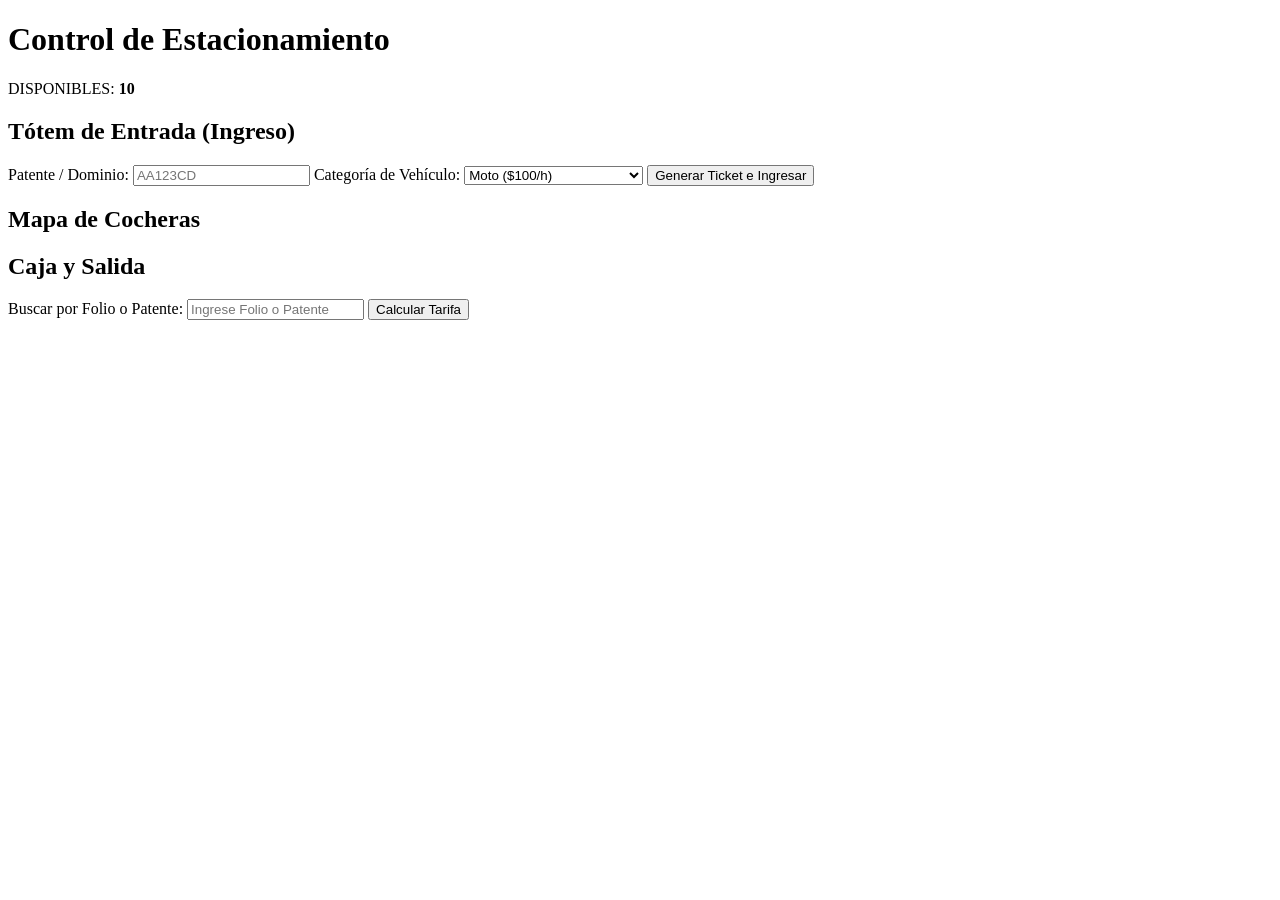
==== index.html @ d943de11 "Create index.html" ====
<!DOCTYPE html>
<html lang="es">
<head>
  <meta charset="UTF-8">
  <meta name="viewport" content="width=device-width, initial-scale=1.0">
  <title>Sistema de Control de Estacionamiento</title>
  <link rel="stylesheet" href="css/styles.css">
</head>
<body>
  <header>
    <h1>Control de Estacionamiento</h1>
    <div id="pantalla-led" class="led-panel">
      <span>DISPONIBLES: <strong id="cupos-libres">10</strong></span>
    </div>
  </header>

  <main class="grid-container">
    <!-- Tótem de Entrada -->
    <section class="card">
      <h2>Tótem de Entrada (Ingreso)</h2>
      <form id="form-ingreso">
        <label>Patente / Dominio:</label>
        <input type="text" id="patente" placeholder="AA123CD" required>

        <label>Categoría de Vehículo:</label>
        <select id="categoria">
          <option value="Moto">Moto ($100/h)</option>
          <option value="Auto">Auto ($350/h)</option>
          <option value="Camioneta">Camioneta / SUV ($500/h)</option>
          <option value="Bus">Bus ($600/h)</option>
        </select>

        <button type="submit">Generar Ticket e Ingresar</button>
      </form>
    </section>

    <!-- Mapa de Cocheras -->
    <section class="card">
      <h2>Mapa de Cocheras</h2>
      <div id="mapa-cocheras" class="cocheras-grid"></div>
    </section>

    <!-- Caja / Salida -->
    <section class="card">
      <h2>Caja y Salida</h2>
      <form id="form-salida">
        <label>Buscar por Folio o Patente:</label>
        <input type="text" id="buscar-ticket" placeholder="Ingrese Folio o Patente" required>
        <button type="submit">Calcular Tarifa</button>
      </form>
      <div id="detalle-cobro" class="comprobante"></div>
    </section>
  </main>

  <script src="js/app.js"></script>
</body>
</html>
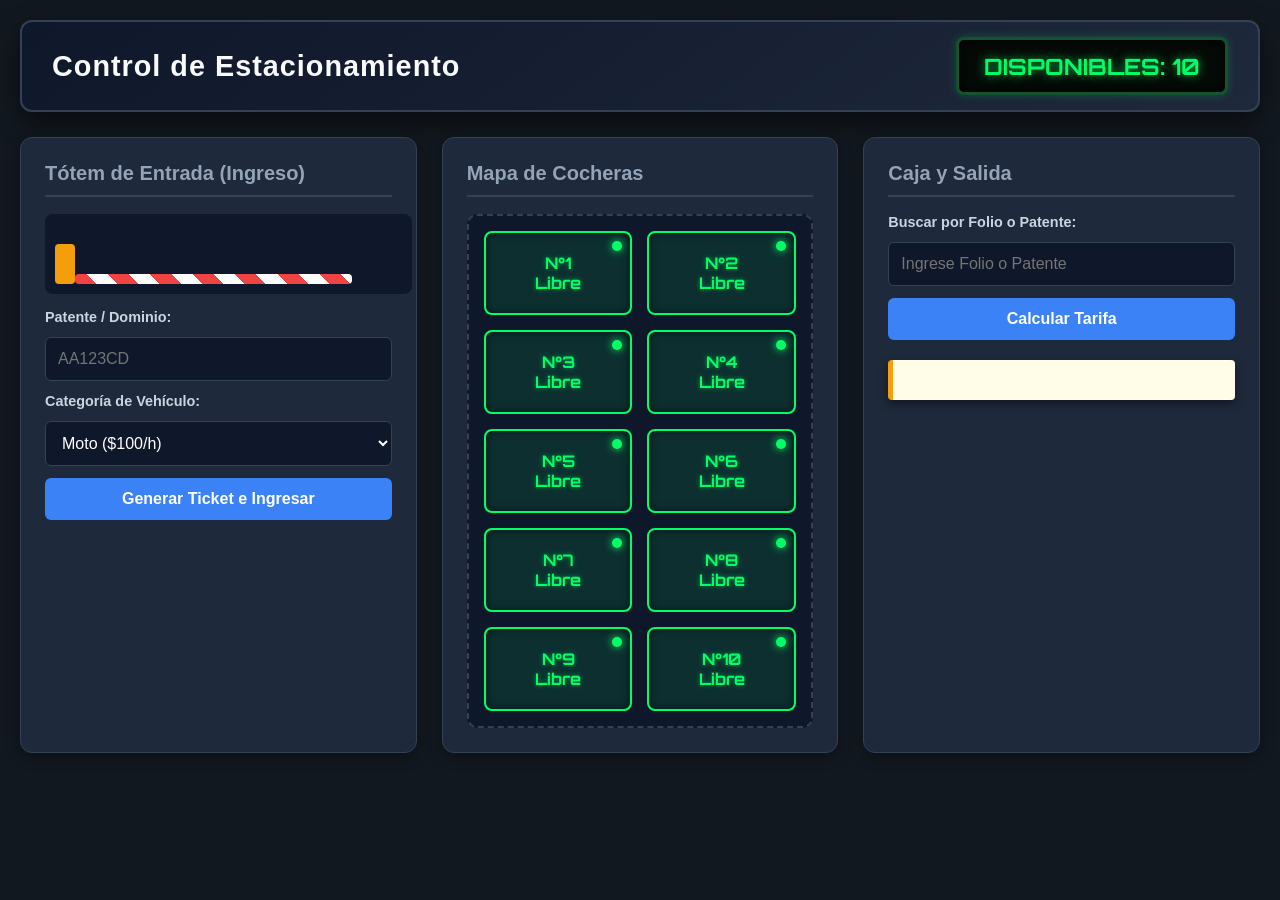
==== commit 461afde0: "Update index.html" ====
--- a/index.html
+++ b/index.html
@@ -15,9 +15,16 @@
   </header>
 
   <main class="grid-container">
-    <!-- Tótem de Entrada -->
+    <!-- Tótem de Entrada y Barrera -->
     <section class="card">
       <h2>Tótem de Entrada (Ingreso)</h2>
+      
+      <!-- Barrera Física Visual -->
+      <div class="barrera-container">
+        <div class="postede-barrera"></div>
+        <div id="brazo-barrera" class="brazo-barrera"></div>
+      </div>
+
       <form id="form-ingreso">
         <label>Patente / Dominio:</label>
         <input type="text" id="patente" placeholder="AA123CD" required>
@@ -40,7 +47,7 @@
       <div id="mapa-cocheras" class="cocheras-grid"></div>
     </section>
 
-    <!-- Caja / Salida -->
+    <!-- Caja y Salida -->
     <section class="card">
       <h2>Caja y Salida</h2>
       <form id="form-salida">
--- a/css/styles.css
+++ b/css/styles.css
@@ -0,0 +1,233 @@
+@import url('https://fonts.googleapis.com/css2?family=Orbitron:wght@500;700;900&family=Segoe+UI:wght@400;600;700&display=swap');
+
+:root {
+  --bg-dark: #12181f;
+  --panel-bg: #1e293b;
+  --led-green: #00ff66;
+  --led-red: #ff3344;
+  --border-color: #334155;
+  --accent-blue: #3b82f6;
+}
+
+body {
+  font-family: 'Segoe UI', Tahoma, Geneva, Verdana, sans-serif;
+  margin: 0;
+  padding: 20px;
+  background-color: var(--bg-dark);
+  color: #f8fafc;
+}
+
+header {
+  display: flex;
+  justify-content: space-between;
+  align-items: center;
+  background: linear-gradient(145deg, #0f172a, #1e293b);
+  border: 2px solid var(--border-color);
+  padding: 15px 30px;
+  border-radius: 12px;
+  box-shadow: 0 10px 25px rgba(0, 0, 0, 0.5);
+}
+
+header h1 {
+  margin: 0;
+  font-size: 1.8rem;
+  letter-spacing: 1px;
+}
+
+.led-panel {
+  background-color: #050b07;
+  color: var(--led-green);
+  padding: 12px 25px;
+  font-family: 'Orbitron', monospace;
+  font-size: 1.4rem;
+  font-weight: 700;
+  border: 3px solid #14532d;
+  border-radius: 8px;
+  text-shadow: 0 0 10px rgba(0, 255, 102, 0.7);
+  box-shadow: inset 0 0 15px rgba(0, 0, 0, 0.9), 0 0 10px rgba(0, 255, 102, 0.2);
+}
+
+.grid-container {
+  display: grid;
+  grid-template-columns: repeat(auto-fit, minmax(320px, 1fr));
+  gap: 25px;
+  margin-top: 25px;
+}
+
+.card {
+  background-color: var(--panel-bg);
+  padding: 24px;
+  border-radius: 12px;
+  border: 1px solid var(--border-color);
+  box-shadow: 0 4px 15px rgba(0, 0, 0, 0.3);
+}
+
+.card h2 {
+  margin-top: 0;
+  font-size: 1.25rem;
+  border-bottom: 2px solid var(--border-color);
+  padding-bottom: 10px;
+  color: #94a3b8;
+}
+
+/* Animación y diseño de Barrera */
+.barrera-container {
+  position: relative;
+  width: 100%;
+  height: 60px;
+  margin-bottom: 15px;
+  background-color: #0f172a;
+  border-radius: 8px;
+  overflow: hidden;
+  display: flex;
+  align-items: flex-end;
+  padding: 10px;
+}
+
+.postede-barrera {
+  width: 20px;
+  height: 40px;
+  background-color: #f59e0b;
+  border-radius: 4px;
+  z-index: 2;
+}
+
+.brazo-barrera {
+  width: 80%;
+  height: 10px;
+  background: repeating-linear-gradient(
+    45deg,
+    #ef4444,
+    #ef4444 15px,
+    #ffffff 15px,
+    #ffffff 30px
+  );
+  transform-origin: left center;
+  transition: transform 1s ease-in-out;
+  border-radius: 4px;
+}
+
+.brazo-barrera.abierta {
+  transform: rotate(-75deg);
+}
+
+form {
+  display: flex;
+  flex-direction: column;
+  gap: 12px;
+}
+
+label {
+  font-size: 0.9rem;
+  font-weight: 600;
+  color: #cbd5e1;
+}
+
+input, select {
+  padding: 12px;
+  font-size: 1rem;
+  border-radius: 6px;
+  border: 1px solid var(--border-color);
+  background-color: #0f172a;
+  color: white;
+}
+
+input:focus, select:focus {
+  outline: 2px solid var(--accent-blue);
+}
+
+button {
+  background-color: var(--accent-blue);
+  color: white;
+  padding: 12px;
+  font-size: 1rem;
+  font-weight: 700;
+  border: none;
+  border-radius: 6px;
+  cursor: pointer;
+  transition: all 0.2s ease;
+}
+
+button:hover {
+  background-color: #2563eb;
+  transform: translateY(-1px);
+}
+
+.cocheras-grid {
+  display: grid;
+  grid-template-columns: repeat(2, 1fr);
+  gap: 15px;
+  margin-top: 15px;
+  background-color: #0f172a;
+  padding: 15px;
+  border-radius: 10px;
+  border: 2px dashed #334155;
+}
+
+.cochera {
+  padding: 20px 10px;
+  text-align: center;
+  font-weight: 700;
+  border-radius: 8px;
+  font-family: 'Orbitron', monospace;
+  position: relative;
+  transition: transform 0.2s;
+  box-shadow: inset 0 0 10px rgba(0,0,0,0.5);
+}
+
+.cochera:hover {
+  transform: scale(1.02);
+}
+
+.cochera.libre {
+  background-color: rgba(0, 255, 102, 0.1);
+  color: var(--led-green);
+  border: 2px solid var(--led-green);
+  text-shadow: 0 0 5px rgba(0, 255, 102, 0.5);
+}
+
+.cochera.ocupada {
+  background-color: rgba(255, 51, 68, 0.1);
+  color: var(--led-red);
+  border: 2px solid var(--led-red);
+  text-shadow: 0 0 5px rgba(255, 51, 68, 0.5);
+}
+
+.cochera::before {
+  content: '';
+  display: block;
+  width: 10px;
+  height: 10px;
+  border-radius: 50%;
+  position: absolute;
+  top: 8px;
+  right: 8px;
+}
+
+.cochera.libre::before {
+  background-color: var(--led-green);
+  box-shadow: 0 0 8px var(--led-green);
+}
+
+.cochera.ocupada::before {
+  background-color: var(--led-red);
+  box-shadow: 0 0 8px var(--led-red);
+}
+
+.comprobante {
+  margin-top: 20px;
+  padding: 20px;
+  background-color: #fffde7;
+  color: #1e293b;
+  font-family: 'Courier New', Courier, monospace;
+  border-radius: 4px;
+  border-left: 5px solid #f59e0b;
+  box-shadow: 0 4px 10px rgba(0,0,0,0.4);
+}
+
+.comprobante h3 {
+  margin-top: 0;
+  text-align: center;
+  border-bottom: 2px dashed #000;
+  padding-bottom: 8px;
+}
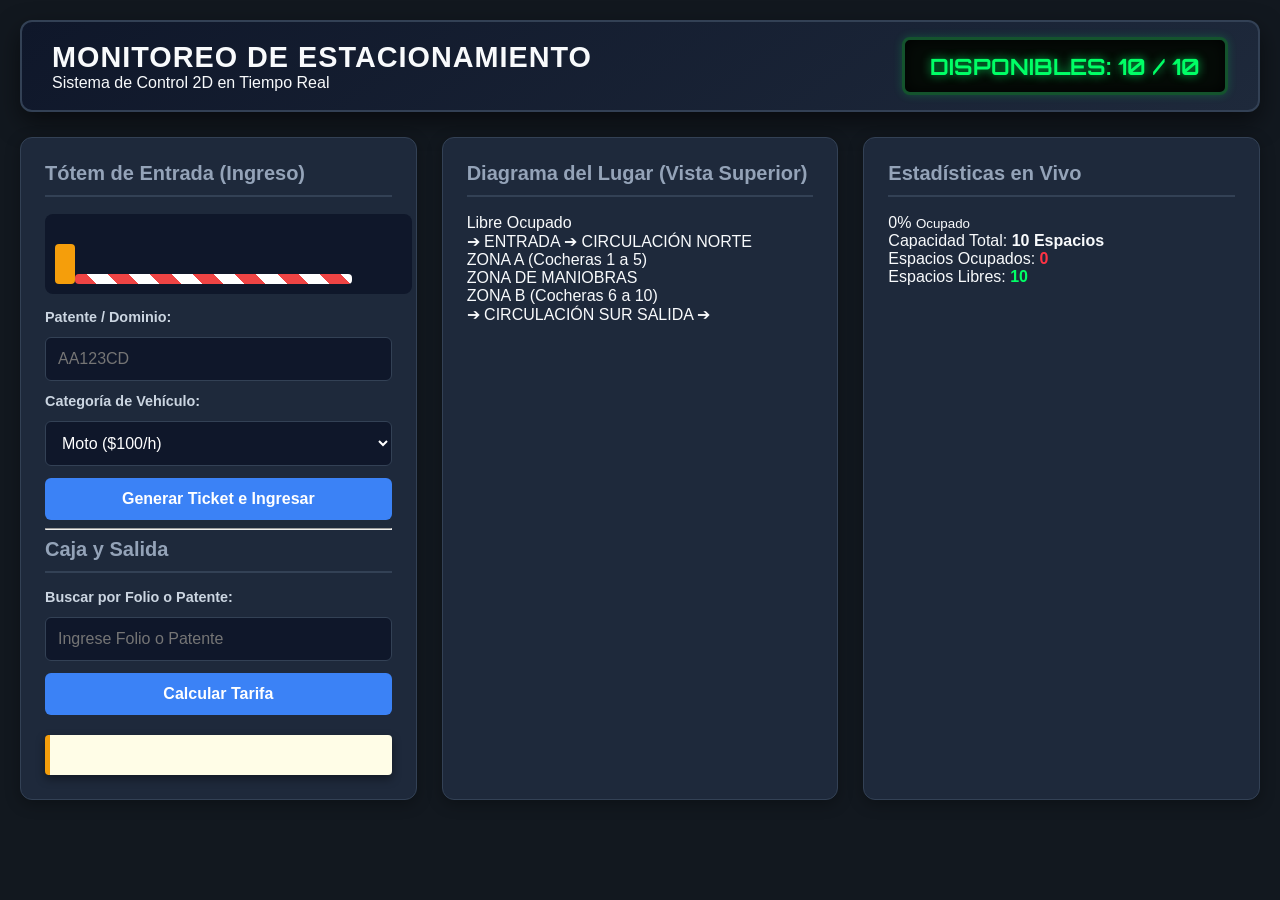
==== commit 79c31206: "Update index.html" ====
--- a/index.html
+++ b/index.html
@@ -3,19 +3,22 @@
 <head>
   <meta charset="UTF-8">
   <meta name="viewport" content="width=device-width, initial-scale=1.0">
-  <title>Sistema de Control de Estacionamiento</title>
+  <title>Sistema de Control y Monitoreo de Estacionamiento</title>
   <link rel="stylesheet" href="css/styles.css">
 </head>
 <body>
   <header>
-    <h1>Control de Estacionamiento</h1>
+    <div class="brand">
+      <h1>MONITOREO DE ESTACIONAMIENTO</h1>
+      <span class="subtext">Sistema de Control 2D en Tiempo Real</span>
+    </div>
     <div id="pantalla-led" class="led-panel">
-      <span>DISPONIBLES: <strong id="cupos-libres">10</strong></span>
+      <span>DISPONIBLES: <strong id="cupos-libres">10</strong> / 10</span>
     </div>
   </header>
 
   <main class="grid-container">
-    <!-- Tótem de Entrada y Barrera -->
+    <!-- Panel Izquierdo: Tótem e Ingreso -->
     <section class="card">
       <h2>Tótem de Entrada (Ingreso)</h2>
       
@@ -39,23 +42,85 @@
 
         <button type="submit">Generar Ticket e Ingresar</button>
       </form>
-    </section>
 
-    <!-- Mapa de Cocheras -->
-    <section class="card">
-      <h2>Mapa de Cocheras</h2>
-      <div id="mapa-cocheras" class="cocheras-grid"></div>
-    </section>
+      <hr class="divider">
 
-    <!-- Caja y Salida -->
-    <section class="card">
       <h2>Caja y Salida</h2>
       <form id="form-salida">
         <label>Buscar por Folio o Patente:</label>
         <input type="text" id="buscar-ticket" placeholder="Ingrese Folio o Patente" required>
-        <button type="submit">Calcular Tarifa</button>
+        <button type="submit" class="btn-salida">Calcular Tarifa</button>
       </form>
       <div id="detalle-cobro" class="comprobante"></div>
+    </section>
+
+    <!-- Panel Central: Plano 2D Vista Superior -->
+    <section class="card plano-card">
+      <div class="plano-header">
+        <h2>Diagrama del Lugar (Vista Superior)</h2>
+        <div class="leyenda">
+          <span class="dot libre"></span> Libre
+          <span class="dot ocupado"></span> Ocupado
+        </div>
+      </div>
+
+      <!-- Diagrama de Estacionamiento Vista Aérea -->
+      <div class="plano-blueprint">
+        <!-- Carril Superior de Tráfico -->
+        <div class="carril carril-top">
+          <span class="flecha">➔ ENTRADA</span>
+          <span class="flecha">➔ CIRCULACIÓN NORTE</span>
+        </div>
+
+        <!-- Zona A de Cocheras -->
+        <div class="zona-label">ZONA A (Cocheras 1 a 5)</div>
+        <div id="zona-a" class="fila-cocheras"></div>
+
+        <!-- Calle Central de Maniobras -->
+        <div class="calle-central">
+          <div class="linea-discontinua"></div>
+          <span>ZONA DE MANIOBRAS</span>
+          <div class="linea-discontinua"></div>
+        </div>
+
+        <!-- Zona B de Cocheras -->
+        <div id="zona-b" class="fila-cocheras"></div>
+        <div class="zona-label">ZONA B (Cocheras 6 a 10)</div>
+
+        <!-- Carril Inferior de Salida -->
+        <div class="carril carril-bottom">
+          <span class="flecha">➔ CIRCULACIÓN SUR</span>
+          <span class="flecha">SALIDA ➔</span>
+        </div>
+      </div>
+    </section>
+
+    <!-- Panel Derecho: Estadísticas en Vivo -->
+    <section class="card stats-card">
+      <h2>Estadísticas en Vivo</h2>
+      <div class="donut-chart-box">
+        <div class="donut-chart" id="chart-ocupacion">
+          <div class="donut-inner">
+            <span id="porcentaje-ocupacion">0%</span>
+            <small>Ocupado</small>
+          </div>
+        </div>
+      </div>
+
+      <div class="stats-info">
+        <div class="stat-item">
+          <span>Capacidad Total:</span>
+          <strong>10 Espacios</strong>
+        </div>
+        <div class="stat-item">
+          <span>Espacios Ocupados:</span>
+          <strong id="stat-ocupados" style="color: #ff3344;">0</strong>
+        </div>
+        <div class="stat-item">
+          <span>Espacios Libres:</span>
+          <strong id="stat-libres" style="color: #00ff66;">10</strong>
+        </div>
+      </div>
     </section>
   </main>
 
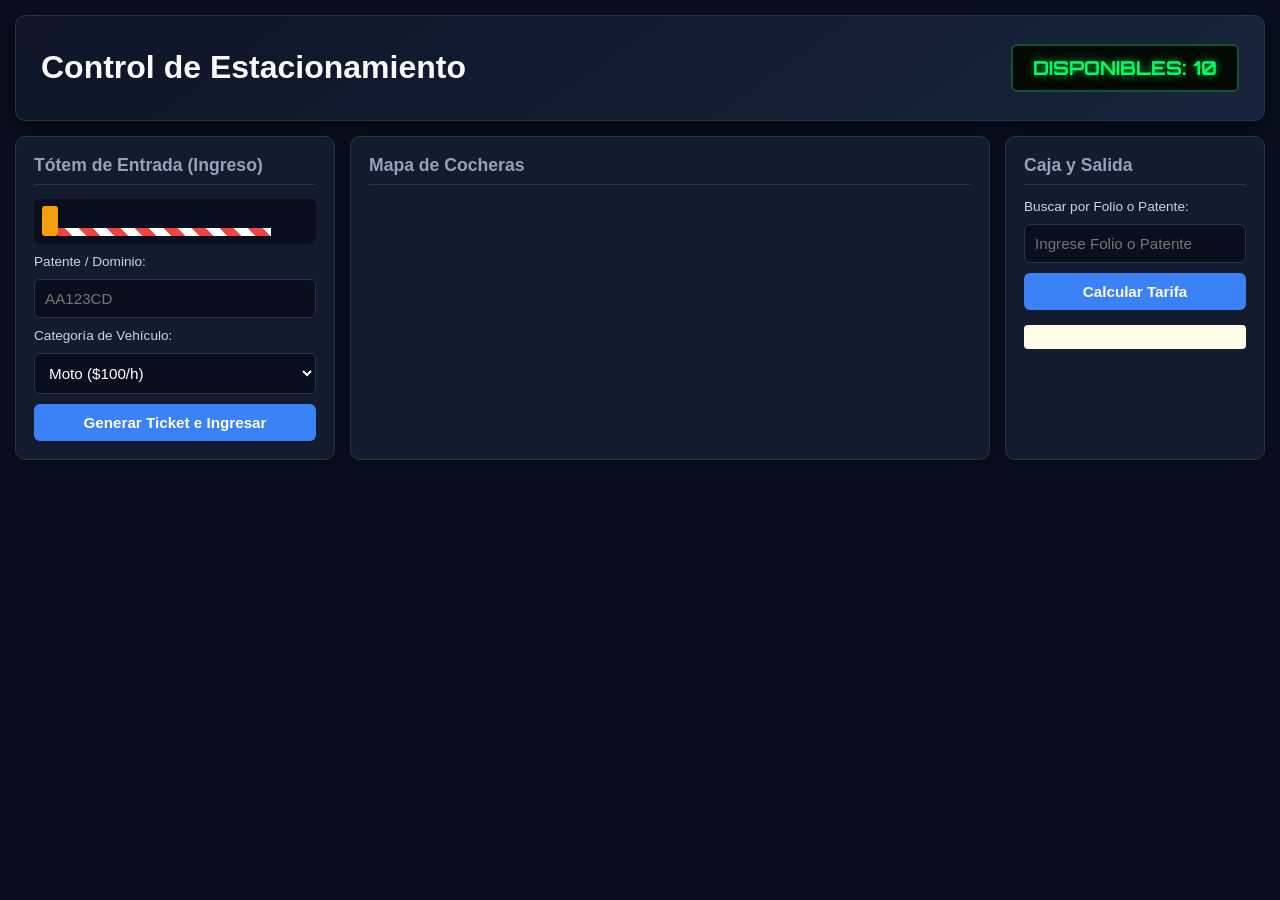
==== commit 1a13efaa: "Update index.html" ====
--- a/index.html
+++ b/index.html
@@ -3,22 +3,19 @@
 <head>
   <meta charset="UTF-8">
   <meta name="viewport" content="width=device-width, initial-scale=1.0">
-  <title>Sistema de Control y Monitoreo de Estacionamiento</title>
+  <title>Sistema de Control de Estacionamiento</title>
   <link rel="stylesheet" href="css/styles.css">
 </head>
 <body>
   <header>
-    <div class="brand">
-      <h1>MONITOREO DE ESTACIONAMIENTO</h1>
-      <span class="subtext">Sistema de Control 2D en Tiempo Real</span>
-    </div>
+    <h1>Control de Estacionamiento</h1>
     <div id="pantalla-led" class="led-panel">
-      <span>DISPONIBLES: <strong id="cupos-libres">10</strong> / 10</span>
+      <span>DISPONIBLES: <strong id="cupos-libres">10</strong></span>
     </div>
   </header>
 
   <main class="grid-container">
-    <!-- Panel Izquierdo: Tótem e Ingreso -->
+    <!-- Tótem de Entrada y Barrera -->
     <section class="card">
       <h2>Tótem de Entrada (Ingreso)</h2>
       
@@ -42,85 +39,23 @@
 
         <button type="submit">Generar Ticket e Ingresar</button>
       </form>
+    </section>
 
-      <hr class="divider">
+    <!-- Mapa de Cocheras (Diseño Original) -->
+    <section class="card">
+      <h2>Mapa de Cocheras</h2>
+      <div id="mapa-cocheras" class="cocheras-grid"></div>
+    </section>
 
+    <!-- Caja y Salida -->
+    <section class="card">
       <h2>Caja y Salida</h2>
       <form id="form-salida">
         <label>Buscar por Folio o Patente:</label>
         <input type="text" id="buscar-ticket" placeholder="Ingrese Folio o Patente" required>
-        <button type="submit" class="btn-salida">Calcular Tarifa</button>
+        <button type="submit">Calcular Tarifa</button>
       </form>
       <div id="detalle-cobro" class="comprobante"></div>
-    </section>
-
-    <!-- Panel Central: Plano 2D Vista Superior -->
-    <section class="card plano-card">
-      <div class="plano-header">
-        <h2>Diagrama del Lugar (Vista Superior)</h2>
-        <div class="leyenda">
-          <span class="dot libre"></span> Libre
-          <span class="dot ocupado"></span> Ocupado
-        </div>
-      </div>
-
-      <!-- Diagrama de Estacionamiento Vista Aérea -->
-      <div class="plano-blueprint">
-        <!-- Carril Superior de Tráfico -->
-        <div class="carril carril-top">
-          <span class="flecha">➔ ENTRADA</span>
-          <span class="flecha">➔ CIRCULACIÓN NORTE</span>
-        </div>
-
-        <!-- Zona A de Cocheras -->
-        <div class="zona-label">ZONA A (Cocheras 1 a 5)</div>
-        <div id="zona-a" class="fila-cocheras"></div>
-
-        <!-- Calle Central de Maniobras -->
-        <div class="calle-central">
-          <div class="linea-discontinua"></div>
-          <span>ZONA DE MANIOBRAS</span>
-          <div class="linea-discontinua"></div>
-        </div>
-
-        <!-- Zona B de Cocheras -->
-        <div id="zona-b" class="fila-cocheras"></div>
-        <div class="zona-label">ZONA B (Cocheras 6 a 10)</div>
-
-        <!-- Carril Inferior de Salida -->
-        <div class="carril carril-bottom">
-          <span class="flecha">➔ CIRCULACIÓN SUR</span>
-          <span class="flecha">SALIDA ➔</span>
-        </div>
-      </div>
-    </section>
-
-    <!-- Panel Derecho: Estadísticas en Vivo -->
-    <section class="card stats-card">
-      <h2>Estadísticas en Vivo</h2>
-      <div class="donut-chart-box">
-        <div class="donut-chart" id="chart-ocupacion">
-          <div class="donut-inner">
-            <span id="porcentaje-ocupacion">0%</span>
-            <small>Ocupado</small>
-          </div>
-        </div>
-      </div>
-
-      <div class="stats-info">
-        <div class="stat-item">
-          <span>Capacidad Total:</span>
-          <strong>10 Espacios</strong>
-        </div>
-        <div class="stat-item">
-          <span>Espacios Ocupados:</span>
-          <strong id="stat-ocupados" style="color: #ff3344;">0</strong>
-        </div>
-        <div class="stat-item">
-          <span>Espacios Libres:</span>
-          <strong id="stat-libres" style="color: #00ff66;">10</strong>
-        </div>
-      </div>
     </section>
   </main>
 
--- a/css/styles.css
+++ b/css/styles.css
@@ -1,18 +1,19 @@
 @import url('https://fonts.googleapis.com/css2?family=Orbitron:wght@500;700;900&family=Segoe+UI:wght@400;600;700&display=swap');
 
 :root {
-  --bg-dark: #12181f;
-  --panel-bg: #1e293b;
+  --bg-dark: #0a0f1d;
+  --panel-bg: #131c2e;
+  --asfalto-bg: #1a2332;
   --led-green: #00ff66;
   --led-red: #ff3344;
-  --border-color: #334155;
+  --border-color: #24344d;
   --accent-blue: #3b82f6;
 }
 
 body {
   font-family: 'Segoe UI', Tahoma, Geneva, Verdana, sans-serif;
   margin: 0;
-  padding: 20px;
+  padding: 15px;
   background-color: var(--bg-dark);
   color: #f8fafc;
 }
@@ -21,213 +22,307 @@
   display: flex;
   justify-content: space-between;
   align-items: center;
-  background: linear-gradient(145deg, #0f172a, #1e293b);
-  border: 2px solid var(--border-color);
-  padding: 15px 30px;
-  border-radius: 12px;
-  box-shadow: 0 10px 25px rgba(0, 0, 0, 0.5);
-}
-
-header h1 {
+  background: linear-gradient(145deg, #0d1527, #17243b);
+  border: 1px solid var(--border-color);
+  padding: 12px 25px;
+  border-radius: 10px;
+  box-shadow: 0 5px 20px rgba(0,0,0,0.6);
+}
+
+.brand h1 {
   margin: 0;
-  font-size: 1.8rem;
+  font-size: 1.5rem;
   letter-spacing: 1px;
 }
 
+.subtext {
+  font-size: 0.8rem;
+  color: #64748b;
+}
+
 .led-panel {
-  background-color: #050b07;
+  background-color: #030805;
   color: var(--led-green);
-  padding: 12px 25px;
+  padding: 10px 20px;
   font-family: 'Orbitron', monospace;
-  font-size: 1.4rem;
-  font-weight: 700;
-  border: 3px solid #14532d;
-  border-radius: 8px;
-  text-shadow: 0 0 10px rgba(0, 255, 102, 0.7);
-  box-shadow: inset 0 0 15px rgba(0, 0, 0, 0.9), 0 0 10px rgba(0, 255, 102, 0.2);
+  font-size: 1.2rem;
+  font-weight: 700;
+  border: 2px solid #14532d;
+  border-radius: 6px;
+  text-shadow: 0 0 8px rgba(0, 255, 102, 0.7);
 }
 
 .grid-container {
   display: grid;
-  grid-template-columns: repeat(auto-fit, minmax(320px, 1fr));
-  gap: 25px;
-  margin-top: 25px;
+  grid-template-columns: 320px 1fr 260px;
+  gap: 15px;
+  margin-top: 15px;
+}
+
+@media (max-width: 1100px) {
+  .grid-container {
+    grid-template-columns: 1fr;
+  }
 }
 
 .card {
   background-color: var(--panel-bg);
-  padding: 24px;
-  border-radius: 12px;
+  padding: 18px;
+  border-radius: 10px;
   border: 1px solid var(--border-color);
-  box-shadow: 0 4px 15px rgba(0, 0, 0, 0.3);
+  box-shadow: 0 4px 12px rgba(0, 0, 0, 0.4);
 }
 
 .card h2 {
   margin-top: 0;
-  font-size: 1.25rem;
-  border-bottom: 2px solid var(--border-color);
-  padding-bottom: 10px;
+  font-size: 1.1rem;
+  border-bottom: 1px solid var(--border-color);
+  padding-bottom: 8px;
   color: #94a3b8;
 }
 
-/* Animación y diseño de Barrera */
+.divider {
+  border: 0;
+  border-top: 1px dashed var(--border-color);
+  margin: 20px 0;
+}
+
+/* Formulario */
+form {
+  display: flex;
+  flex-direction: column;
+  gap: 10px;
+}
+
+label {
+  font-size: 0.85rem;
+  color: #cbd5e1;
+}
+
+input, select {
+  padding: 10px;
+  font-size: 0.95rem;
+  border-radius: 6px;
+  border: 1px solid var(--border-color);
+  background-color: #0a0f1d;
+  color: white;
+}
+
+button {
+  background-color: var(--accent-blue);
+  color: white;
+  padding: 10px;
+  font-size: 0.95rem;
+  font-weight: 700;
+  border: none;
+  border-radius: 6px;
+  cursor: pointer;
+}
+
+button.btn-salida {
+  background-color: #d97706;
+}
+
+/* Barrera */
 .barrera-container {
   position: relative;
   width: 100%;
-  height: 60px;
-  margin-bottom: 15px;
-  background-color: #0f172a;
-  border-radius: 8px;
-  overflow: hidden;
+  height: 45px;
+  margin-bottom: 10px;
+  background-color: #0a0f1d;
+  border-radius: 6px;
   display: flex;
   align-items: flex-end;
-  padding: 10px;
+  padding: 8px;
+  box-sizing: border-box;
 }
 
 .postede-barrera {
-  width: 20px;
-  height: 40px;
+  width: 16px;
+  height: 30px;
   background-color: #f59e0b;
-  border-radius: 4px;
+  border-radius: 3px;
   z-index: 2;
 }
 
 .brazo-barrera {
   width: 80%;
-  height: 10px;
-  background: repeating-linear-gradient(
-    45deg,
-    #ef4444,
-    #ef4444 15px,
-    #ffffff 15px,
-    #ffffff 30px
-  );
+  height: 8px;
+  background: repeating-linear-gradient(45deg, #ef4444, #ef4444 10px, #ffffff 10px, #ffffff 20px);
   transform-origin: left center;
-  transition: transform 1s ease-in-out;
-  border-radius: 4px;
+  transition: transform 0.8s ease-in-out;
 }
 
 .brazo-barrera.abierta {
   transform: rotate(-75deg);
 }
 
-form {
-  display: flex;
-  flex-direction: column;
-  gap: 12px;
-}
-
-label {
-  font-size: 0.9rem;
-  font-weight: 600;
-  color: #cbd5e1;
-}
-
-input, select {
-  padding: 12px;
-  font-size: 1rem;
-  border-radius: 6px;
-  border: 1px solid var(--border-color);
-  background-color: #0f172a;
-  color: white;
-}
-
-input:focus, select:focus {
-  outline: 2px solid var(--accent-blue);
-}
-
-button {
-  background-color: var(--accent-blue);
-  color: white;
-  padding: 12px;
-  font-size: 1rem;
-  font-weight: 700;
-  border: none;
-  border-radius: 6px;
-  cursor: pointer;
-  transition: all 0.2s ease;
-}
-
-button:hover {
-  background-color: #2563eb;
-  transform: translateY(-1px);
-}
-
-.cocheras-grid {
-  display: grid;
-  grid-template-columns: repeat(2, 1fr);
-  gap: 15px;
-  margin-top: 15px;
-  background-color: #0f172a;
-  padding: 15px;
-  border-radius: 10px;
-  border: 2px dashed #334155;
-}
-
-.cochera {
-  padding: 20px 10px;
-  text-align: center;
-  font-weight: 700;
-  border-radius: 8px;
-  font-family: 'Orbitron', monospace;
-  position: relative;
-  transition: transform 0.2s;
-  box-shadow: inset 0 0 10px rgba(0,0,0,0.5);
-}
-
-.cochera:hover {
-  transform: scale(1.02);
-}
-
-.cochera.libre {
-  background-color: rgba(0, 255, 102, 0.1);
-  color: var(--led-green);
-  border: 2px solid var(--led-green);
-  text-shadow: 0 0 5px rgba(0, 255, 102, 0.5);
-}
-
-.cochera.ocupada {
-  background-color: rgba(255, 51, 68, 0.1);
-  color: var(--led-red);
-  border: 2px solid var(--led-red);
-  text-shadow: 0 0 5px rgba(255, 51, 68, 0.5);
-}
-
-.cochera::before {
-  content: '';
-  display: block;
+/* Plano 2D Estilo Diagrama Blueprint */
+.plano-header {
+  display: flex;
+  justify-content: space-between;
+  align-items: center;
+}
+
+.leyenda {
+  font-size: 0.85rem;
+  color: #94a3b8;
+}
+
+.dot {
+  display: inline-block;
   width: 10px;
   height: 10px;
   border-radius: 50%;
-  position: absolute;
-  top: 8px;
-  right: 8px;
-}
-
-.cochera.libre::before {
-  background-color: var(--led-green);
-  box-shadow: 0 0 8px var(--led-green);
-}
-
-.cochera.ocupada::before {
-  background-color: var(--led-red);
-  box-shadow: 0 0 8px var(--led-red);
+  margin-left: 8px;
+}
+.dot.libre { background-color: var(--led-green); }
+.dot.ocupado { background-color: var(--led-red); }
+
+.plano-blueprint {
+  background-color: var(--asfalto-bg);
+  border: 2px solid var(--border-color);
+  border-radius: 8px;
+  padding: 15px;
+  margin-top: 10px;
+}
+
+.carril {
+  background-color: #111827;
+  padding: 6px 12px;
+  border-radius: 4px;
+  font-size: 0.75rem;
+  font-family: 'Orbitron', monospace;
+  color: #6b7280;
+  display: flex;
+  justify-content: space-between;
+}
+
+.zona-label {
+  font-size: 0.75rem;
+  color: #64748b;
+  font-weight: 700;
+  margin: 6px 0;
+  text-align: center;
+}
+
+.fila-cocheras {
+  display: grid;
+  grid-template-columns: repeat(5, 1fr);
+  gap: 10px;
+}
+
+.cochera-2d {
+  height: 80px;
+  border: 2px dashed #475569;
+  border-radius: 6px;
+  display: flex;
+  flex-direction: column;
+  justify-content: space-between;
+  align-items: center;
+  padding: 6px;
+  font-family: 'Orbitron', monospace;
+  position: relative;
+  box-sizing: border-box;
+}
+
+.cochera-2d.libre {
+  border-color: var(--led-green);
+  background-color: rgba(0, 255, 102, 0.05);
+  color: var(--led-green);
+}
+
+.cochera-2d.ocupada {
+  border-color: var(--led-red);
+  background-color: rgba(255, 51, 68, 0.08);
+  color: var(--led-red);
+}
+
+.num-cochera {
+  font-size: 0.7rem;
+  color: #94a3b8;
+}
+
+.auto-icono {
+  font-size: 1.4rem;
+}
+
+.patente-label {
+  font-size: 0.75rem;
+  font-weight: 700;
+}
+
+.calle-central {
+  height: 40px;
+  margin: 10px 0;
+  border-top: 1px dashed #334155;
+  border-bottom: 1px dashed #334155;
+  display: flex;
+  align-items: center;
+  justify-content: center;
+  font-size: 0.75rem;
+  color: #475569;
+  letter-spacing: 2px;
+}
+
+/* Estadísticas Donut Chart */
+.donut-chart-box {
+  display: flex;
+  justify-content: center;
+  margin: 20px 0;
+}
+
+.donut-chart {
+  width: 140px;
+  height: 140px;
+  border-radius: 50%;
+  background: conic-gradient(var(--led-red) 0deg 0deg, #1e293b 0deg 360deg);
+  display: flex;
+  align-items: center;
+  justify-content: center;
+}
+
+.donut-inner {
+  width: 100px;
+  height: 100px;
+  background-color: var(--panel-bg);
+  border-radius: 50%;
+  display: flex;
+  flex-direction: column;
+  align-items: center;
+  justify-content: center;
+}
+
+.donut-inner span {
+  font-family: 'Orbitron', monospace;
+  font-size: 1.3rem;
+  font-weight: 700;
+}
+
+.donut-inner small {
+  font-size: 0.7rem;
+  color: #64748b;
+}
+
+.stats-info {
+  display: flex;
+  flex-direction: column;
+  gap: 12px;
+}
+
+.stat-item {
+  display: flex;
+  justify-content: space-between;
+  font-size: 0.9rem;
+  padding-bottom: 6px;
+  border-bottom: 1px solid var(--border-color);
 }
 
 .comprobante {
-  margin-top: 20px;
-  padding: 20px;
+  margin-top: 15px;
+  padding: 12px;
   background-color: #fffde7;
   color: #1e293b;
-  font-family: 'Courier New', Courier, monospace;
+  font-family: monospace;
   border-radius: 4px;
-  border-left: 5px solid #f59e0b;
-  box-shadow: 0 4px 10px rgba(0,0,0,0.4);
-}
-
-.comprobante h3 {
-  margin-top: 0;
-  text-align: center;
-  border-bottom: 2px dashed #000;
-  padding-bottom: 8px;
-}
+}
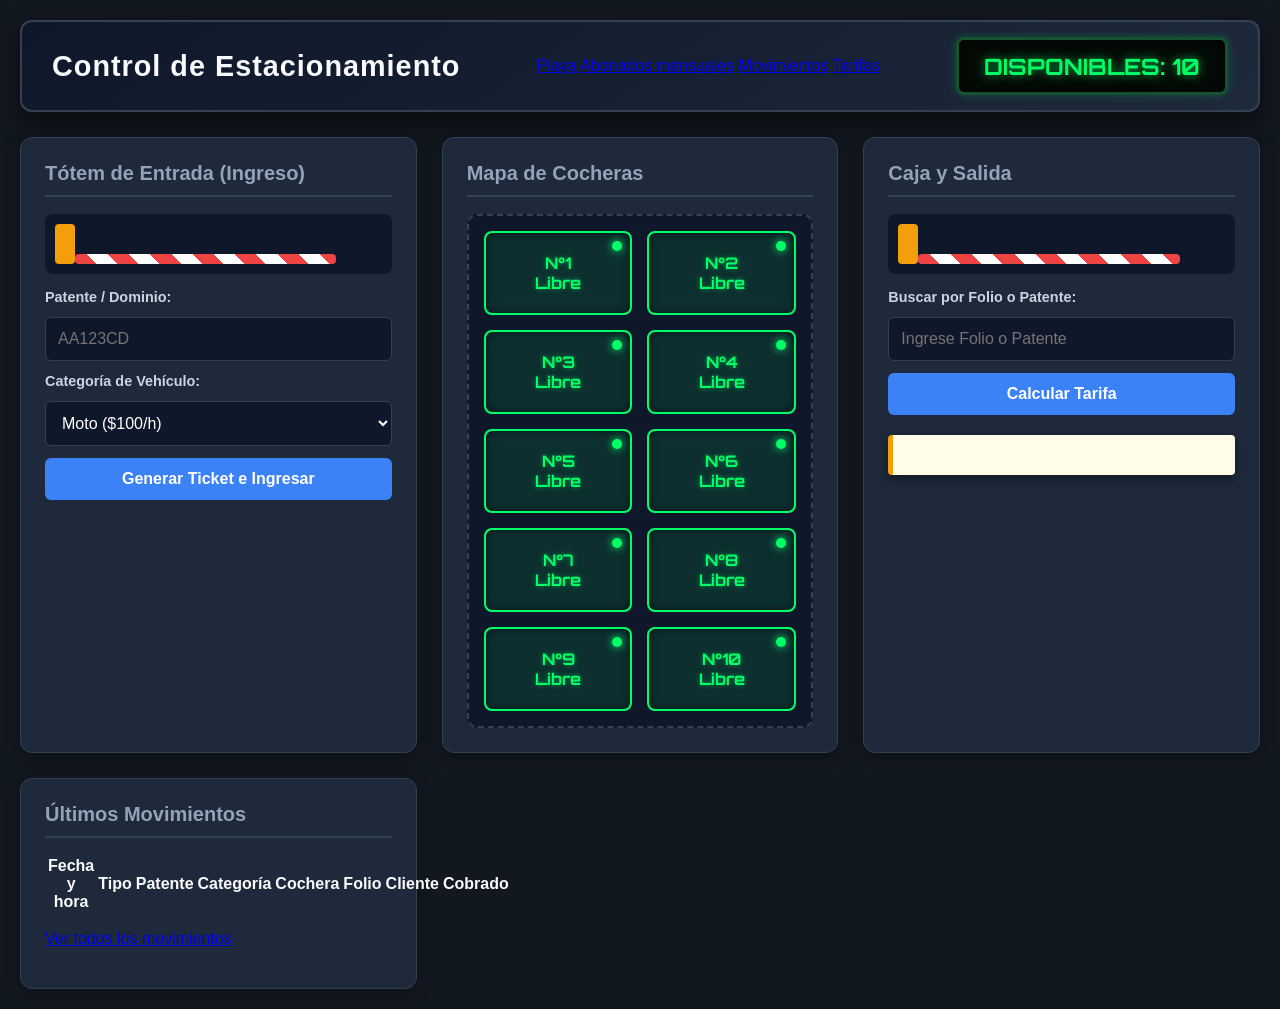
==== commit 6f0fa84e: "Add files via upload" ====
--- a/index.html
+++ b/index.html
@@ -9,10 +9,18 @@
 <body>
   <header>
     <h1>Control de Estacionamiento</h1>
+    <nav class="menu">
+      <a href="index.html" class="activo">Playa</a>
+      <a href="abonados.html">Abonados mensuales</a>
+      <a href="movimientos.html">Movimientos</a>
+      <a href="tarifas.html">Tarifas</a>
+    </nav>
     <div id="pantalla-led" class="led-panel">
       <span>DISPONIBLES: <strong id="cupos-libres">10</strong></span>
     </div>
   </header>
+
+  <div id="mensaje" class="mensaje" style="margin-top:20px;"></div>
 
   <main class="grid-container">
     <!-- Tótem de Entrada y Barrera -->
@@ -50,6 +58,13 @@
     <!-- Caja y Salida -->
     <section class="card">
       <h2>Caja y Salida</h2>
+
+      <!-- Barrera Física Visual de Salida -->
+      <div class="barrera-container">
+        <div class="postede-barrera"></div>
+        <div id="brazo-barrera-salida" class="brazo-barrera"></div>
+      </div>
+
       <form id="form-salida">
         <label>Buscar por Folio o Patente:</label>
         <input type="text" id="buscar-ticket" placeholder="Ingrese Folio o Patente" required>
@@ -57,8 +72,25 @@
       </form>
       <div id="detalle-cobro" class="comprobante"></div>
     </section>
+
+    <section class="card card-ancha">
+      <h2>Últimos Movimientos</h2>
+      <div class="tabla-scroll">
+        <table class="tabla" id="tabla-ultimos">
+          <thead>
+            <tr>
+              <th>Fecha y hora</th><th>Tipo</th><th>Patente</th><th>Categoría</th><th>Cochera</th>
+              <th>Folio</th><th>Cliente</th><th>Cobrado</th>
+            </tr>
+          </thead>
+          <tbody></tbody>
+        </table>
+      </div>
+      <p><a href="movimientos.html">Ver todos los movimientos</a></p>
+    </section>
   </main>
 
+  <script src="js/api.js"></script>
   <script src="js/app.js"></script>
 </body>
 </html>
--- a/css/styles.css
+++ b/css/styles.css
@@ -1,19 +1,18 @@
 @import url('https://fonts.googleapis.com/css2?family=Orbitron:wght@500;700;900&family=Segoe+UI:wght@400;600;700&display=swap');
 
 :root {
-  --bg-dark: #0a0f1d;
-  --panel-bg: #131c2e;
-  --asfalto-bg: #1a2332;
+  --bg-dark: #12181f;
+  --panel-bg: #1e293b;
   --led-green: #00ff66;
   --led-red: #ff3344;
-  --border-color: #24344d;
+  --border-color: #334155;
   --accent-blue: #3b82f6;
 }
 
 body {
   font-family: 'Segoe UI', Tahoma, Geneva, Verdana, sans-serif;
   margin: 0;
-  padding: 15px;
+  padding: 20px;
   background-color: var(--bg-dark);
   color: #f8fafc;
 }
@@ -22,307 +21,216 @@
   display: flex;
   justify-content: space-between;
   align-items: center;
-  background: linear-gradient(145deg, #0d1527, #17243b);
-  border: 1px solid var(--border-color);
+  background: linear-gradient(145deg, #0f172a, #1e293b);
+  border: 2px solid var(--border-color);
+  padding: 15px 30px;
+  border-radius: 12px;
+  box-shadow: 0 10px 25px rgba(0, 0, 0, 0.5);
+}
+
+header h1 {
+  margin: 0;
+  font-size: 1.8rem;
+  letter-spacing: 1px;
+}
+
+.led-panel {
+  background-color: #050b07;
+  color: var(--led-green);
   padding: 12px 25px;
-  border-radius: 10px;
-  box-shadow: 0 5px 20px rgba(0,0,0,0.6);
-}
-
-.brand h1 {
-  margin: 0;
-  font-size: 1.5rem;
-  letter-spacing: 1px;
-}
-
-.subtext {
-  font-size: 0.8rem;
-  color: #64748b;
-}
-
-.led-panel {
-  background-color: #030805;
-  color: var(--led-green);
-  padding: 10px 20px;
   font-family: 'Orbitron', monospace;
-  font-size: 1.2rem;
+  font-size: 1.4rem;
   font-weight: 700;
-  border: 2px solid #14532d;
-  border-radius: 6px;
-  text-shadow: 0 0 8px rgba(0, 255, 102, 0.7);
+  border: 3px solid #14532d;
+  border-radius: 8px;
+  text-shadow: 0 0 10px rgba(0, 255, 102, 0.7);
+  box-shadow: inset 0 0 15px rgba(0, 0, 0, 0.9), 0 0 10px rgba(0, 255, 102, 0.2);
 }
 
 .grid-container {
   display: grid;
-  grid-template-columns: 320px 1fr 260px;
-  gap: 15px;
-  margin-top: 15px;
-}
-
-@media (max-width: 1100px) {
-  .grid-container {
-    grid-template-columns: 1fr;
-  }
+  grid-template-columns: repeat(auto-fit, minmax(320px, 1fr));
+  gap: 25px;
+  margin-top: 25px;
 }
 
 .card {
   background-color: var(--panel-bg);
-  padding: 18px;
-  border-radius: 10px;
+  padding: 24px;
+  border-radius: 12px;
   border: 1px solid var(--border-color);
-  box-shadow: 0 4px 12px rgba(0, 0, 0, 0.4);
+  box-shadow: 0 4px 15px rgba(0, 0, 0, 0.3);
 }
 
 .card h2 {
   margin-top: 0;
-  font-size: 1.1rem;
-  border-bottom: 1px solid var(--border-color);
-  padding-bottom: 8px;
+  font-size: 1.25rem;
+  border-bottom: 2px solid var(--border-color);
+  padding-bottom: 10px;
   color: #94a3b8;
 }
 
-.divider {
-  border: 0;
-  border-top: 1px dashed var(--border-color);
-  margin: 20px 0;
-}
-
-/* Formulario */
+/* Animación y diseño de Barrera */
+.barrera-container {
+  position: relative;
+  width: 100%;
+  height: 60px;
+  margin-bottom: 15px;
+  background-color: #0f172a;
+  border-radius: 8px;
+  overflow: hidden;
+  display: flex;
+  align-items: flex-end;
+  padding: 10px;
+  box-sizing: border-box;
+}
+
+.postede-barrera {
+  width: 20px;
+  height: 40px;
+  background-color: #f59e0b;
+  border-radius: 4px;
+  z-index: 2;
+}
+
+.brazo-barrera {
+  width: 80%;
+  height: 10px;
+  background: repeating-linear-gradient(
+    45deg,
+    #ef4444,
+    #ef4444 15px,
+    #ffffff 15px,
+    #ffffff 30px
+  );
+  transform-origin: left center;
+  transition: transform 1s ease-in-out;
+  border-radius: 4px;
+}
+
+.brazo-barrera.abierta {
+  transform: rotate(-75deg);
+}
+
 form {
   display: flex;
   flex-direction: column;
-  gap: 10px;
+  gap: 12px;
 }
 
 label {
-  font-size: 0.85rem;
+  font-size: 0.9rem;
+  font-weight: 600;
   color: #cbd5e1;
 }
 
 input, select {
-  padding: 10px;
-  font-size: 0.95rem;
+  padding: 12px;
+  font-size: 1rem;
   border-radius: 6px;
   border: 1px solid var(--border-color);
-  background-color: #0a0f1d;
+  background-color: #0f172a;
   color: white;
+}
+
+input:focus, select:focus {
+  outline: 2px solid var(--accent-blue);
 }
 
 button {
   background-color: var(--accent-blue);
   color: white;
-  padding: 10px;
-  font-size: 0.95rem;
+  padding: 12px;
+  font-size: 1rem;
   font-weight: 700;
   border: none;
   border-radius: 6px;
   cursor: pointer;
-}
-
-button.btn-salida {
-  background-color: #d97706;
-}
-
-/* Barrera */
-.barrera-container {
+  transition: all 0.2s ease;
+}
+
+button:hover {
+  background-color: #2563eb;
+  transform: translateY(-1px);
+}
+
+/* Cocheras en Cuadrícula Estilo Original */
+.cocheras-grid {
+  display: grid;
+  grid-template-columns: repeat(2, 1fr);
+  gap: 15px;
+  margin-top: 15px;
+  background-color: #0f172a;
+  padding: 15px;
+  border-radius: 10px;
+  border: 2px dashed #334155;
+}
+
+.cochera {
+  padding: 20px 10px;
+  text-align: center;
+  font-weight: 700;
+  border-radius: 8px;
+  font-family: 'Orbitron', monospace;
   position: relative;
-  width: 100%;
-  height: 45px;
-  margin-bottom: 10px;
-  background-color: #0a0f1d;
-  border-radius: 6px;
-  display: flex;
-  align-items: flex-end;
-  padding: 8px;
-  box-sizing: border-box;
-}
-
-.postede-barrera {
-  width: 16px;
-  height: 30px;
-  background-color: #f59e0b;
-  border-radius: 3px;
-  z-index: 2;
-}
-
-.brazo-barrera {
-  width: 80%;
-  height: 8px;
-  background: repeating-linear-gradient(45deg, #ef4444, #ef4444 10px, #ffffff 10px, #ffffff 20px);
-  transform-origin: left center;
-  transition: transform 0.8s ease-in-out;
-}
-
-.brazo-barrera.abierta {
-  transform: rotate(-75deg);
-}
-
-/* Plano 2D Estilo Diagrama Blueprint */
-.plano-header {
-  display: flex;
-  justify-content: space-between;
-  align-items: center;
-}
-
-.leyenda {
-  font-size: 0.85rem;
-  color: #94a3b8;
-}
-
-.dot {
-  display: inline-block;
+  transition: transform 0.2s;
+  box-shadow: inset 0 0 10px rgba(0,0,0,0.5);
+  white-space: pre-line;
+}
+
+.cochera:hover {
+  transform: scale(1.02);
+}
+
+.cochera.libre {
+  background-color: rgba(0, 255, 102, 0.1);
+  color: var(--led-green);
+  border: 2px solid var(--led-green);
+  text-shadow: 0 0 5px rgba(0, 255, 102, 0.5);
+}
+
+.cochera.ocupada {
+  background-color: rgba(255, 51, 68, 0.1);
+  color: var(--led-red);
+  border: 2px solid var(--led-red);
+  text-shadow: 0 0 5px rgba(255, 51, 68, 0.5);
+}
+
+.cochera::before {
+  content: '';
+  display: block;
   width: 10px;
   height: 10px;
   border-radius: 50%;
-  margin-left: 8px;
-}
-.dot.libre { background-color: var(--led-green); }
-.dot.ocupado { background-color: var(--led-red); }
-
-.plano-blueprint {
-  background-color: var(--asfalto-bg);
-  border: 2px solid var(--border-color);
-  border-radius: 8px;
-  padding: 15px;
-  margin-top: 10px;
-}
-
-.carril {
-  background-color: #111827;
-  padding: 6px 12px;
-  border-radius: 4px;
-  font-size: 0.75rem;
-  font-family: 'Orbitron', monospace;
-  color: #6b7280;
-  display: flex;
-  justify-content: space-between;
-}
-
-.zona-label {
-  font-size: 0.75rem;
-  color: #64748b;
-  font-weight: 700;
-  margin: 6px 0;
-  text-align: center;
-}
-
-.fila-cocheras {
-  display: grid;
-  grid-template-columns: repeat(5, 1fr);
-  gap: 10px;
-}
-
-.cochera-2d {
-  height: 80px;
-  border: 2px dashed #475569;
-  border-radius: 6px;
-  display: flex;
-  flex-direction: column;
-  justify-content: space-between;
-  align-items: center;
-  padding: 6px;
-  font-family: 'Orbitron', monospace;
-  position: relative;
-  box-sizing: border-box;
-}
-
-.cochera-2d.libre {
-  border-color: var(--led-green);
-  background-color: rgba(0, 255, 102, 0.05);
-  color: var(--led-green);
-}
-
-.cochera-2d.ocupada {
-  border-color: var(--led-red);
-  background-color: rgba(255, 51, 68, 0.08);
-  color: var(--led-red);
-}
-
-.num-cochera {
-  font-size: 0.7rem;
-  color: #94a3b8;
-}
-
-.auto-icono {
-  font-size: 1.4rem;
-}
-
-.patente-label {
-  font-size: 0.75rem;
-  font-weight: 700;
-}
-
-.calle-central {
-  height: 40px;
-  margin: 10px 0;
-  border-top: 1px dashed #334155;
-  border-bottom: 1px dashed #334155;
-  display: flex;
-  align-items: center;
-  justify-content: center;
-  font-size: 0.75rem;
-  color: #475569;
-  letter-spacing: 2px;
-}
-
-/* Estadísticas Donut Chart */
-.donut-chart-box {
-  display: flex;
-  justify-content: center;
-  margin: 20px 0;
-}
-
-.donut-chart {
-  width: 140px;
-  height: 140px;
-  border-radius: 50%;
-  background: conic-gradient(var(--led-red) 0deg 0deg, #1e293b 0deg 360deg);
-  display: flex;
-  align-items: center;
-  justify-content: center;
-}
-
-.donut-inner {
-  width: 100px;
-  height: 100px;
-  background-color: var(--panel-bg);
-  border-radius: 50%;
-  display: flex;
-  flex-direction: column;
-  align-items: center;
-  justify-content: center;
-}
-
-.donut-inner span {
-  font-family: 'Orbitron', monospace;
-  font-size: 1.3rem;
-  font-weight: 700;
-}
-
-.donut-inner small {
-  font-size: 0.7rem;
-  color: #64748b;
-}
-
-.stats-info {
-  display: flex;
-  flex-direction: column;
-  gap: 12px;
-}
-
-.stat-item {
-  display: flex;
-  justify-content: space-between;
-  font-size: 0.9rem;
-  padding-bottom: 6px;
-  border-bottom: 1px solid var(--border-color);
+  position: absolute;
+  top: 8px;
+  right: 8px;
+}
+
+.cochera.libre::before {
+  background-color: var(--led-green);
+  box-shadow: 0 0 8px var(--led-green);
+}
+
+.cochera.ocupada::before {
+  background-color: var(--led-red);
+  box-shadow: 0 0 8px var(--led-red);
 }
 
 .comprobante {
-  margin-top: 15px;
-  padding: 12px;
+  margin-top: 20px;
+  padding: 20px;
   background-color: #fffde7;
   color: #1e293b;
-  font-family: monospace;
+  font-family: 'Courier New', Courier, monospace;
   border-radius: 4px;
-}
+  border-left: 5px solid #f59e0b;
+  box-shadow: 0 4px 10px rgba(0,0,0,0.4);
+}
+
+.comprobante h3 {
+  margin-top: 0;
+  text-align: center;
+  border-bottom: 2px dashed #000;
+  padding-bottom: 8px;
+}
